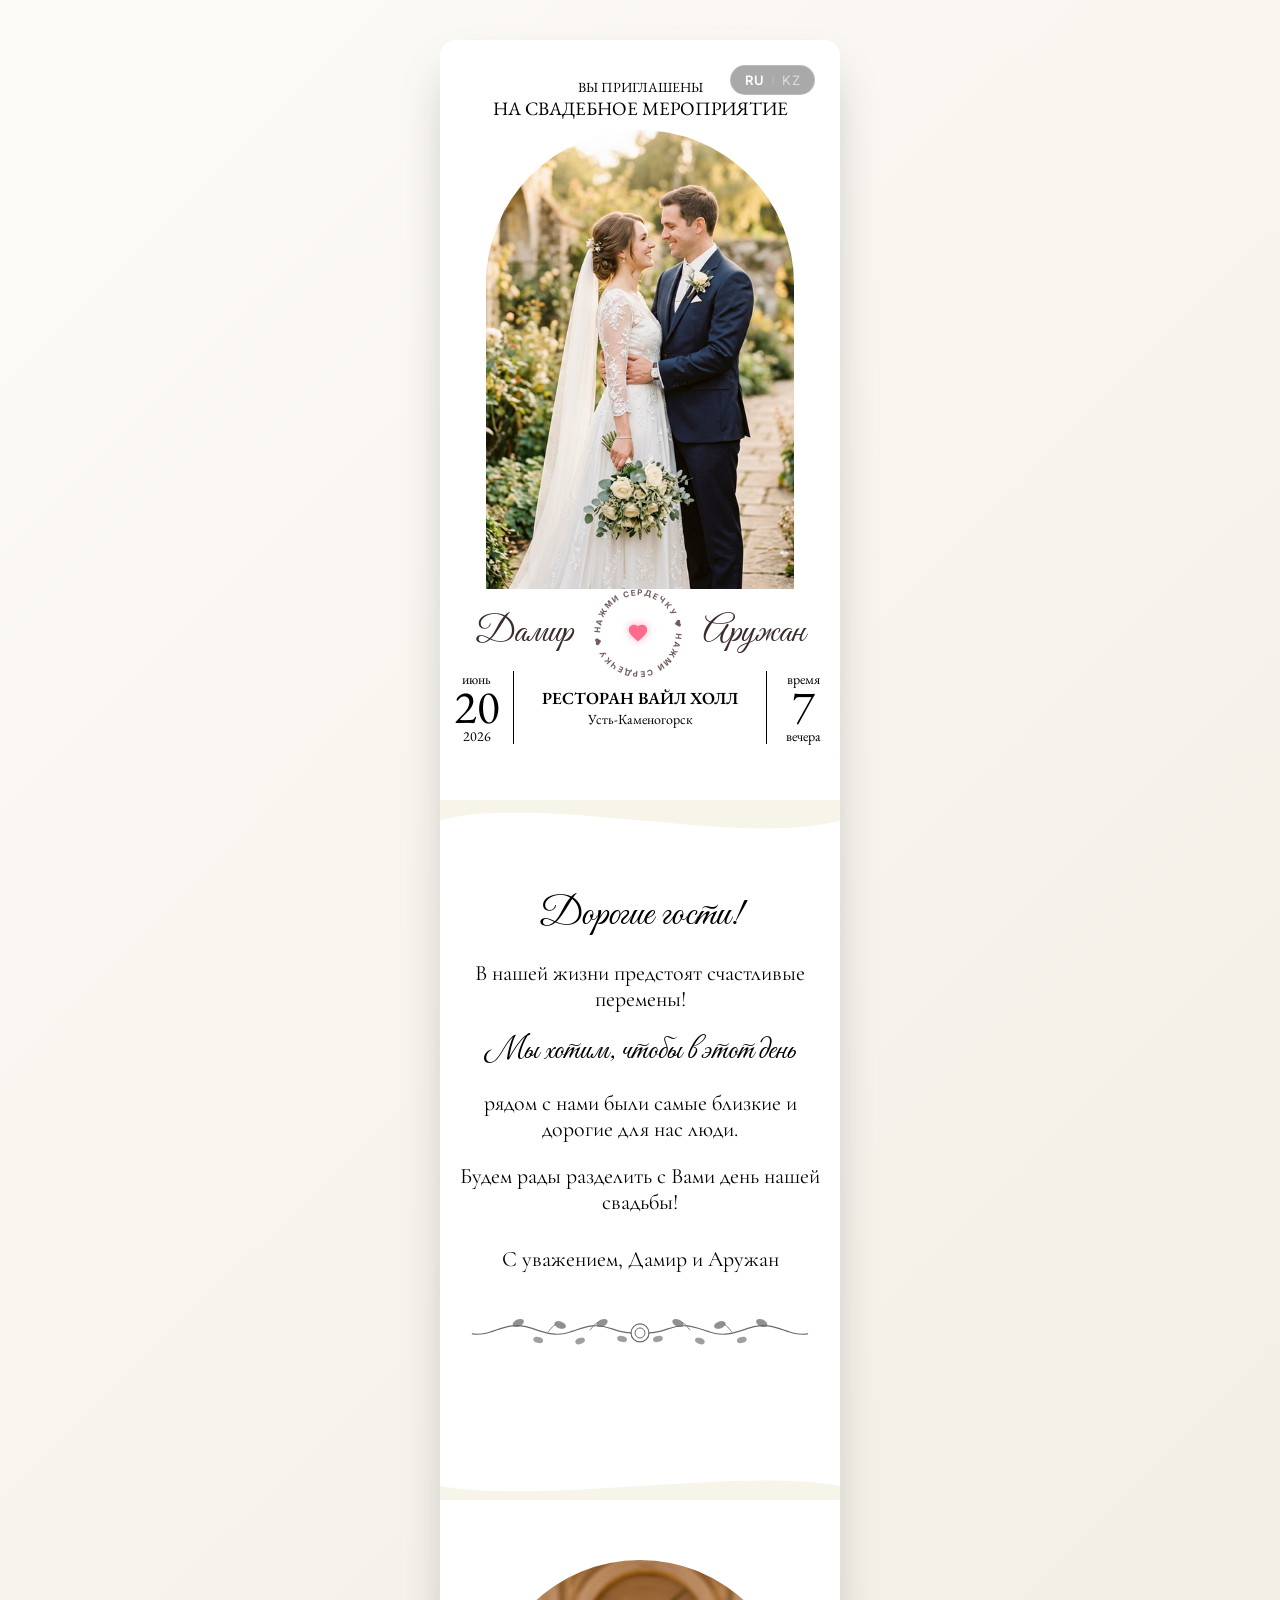
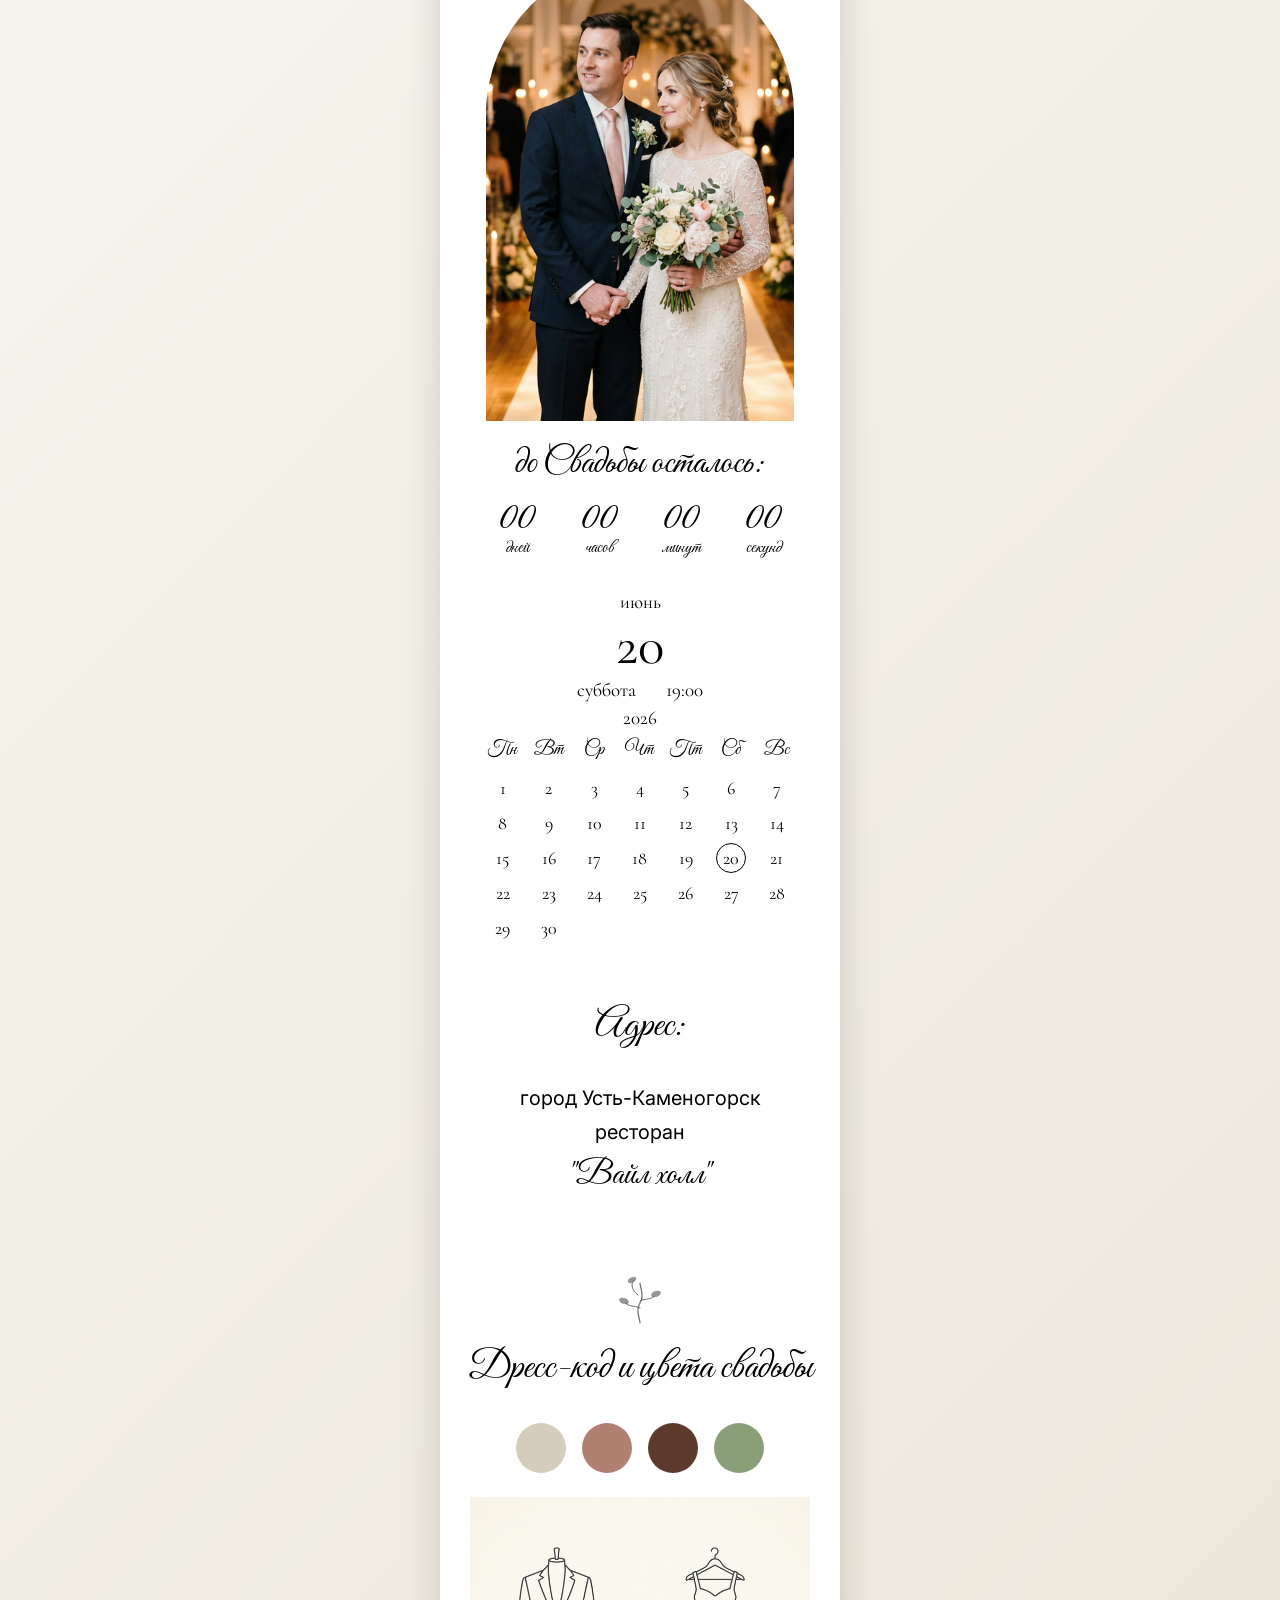
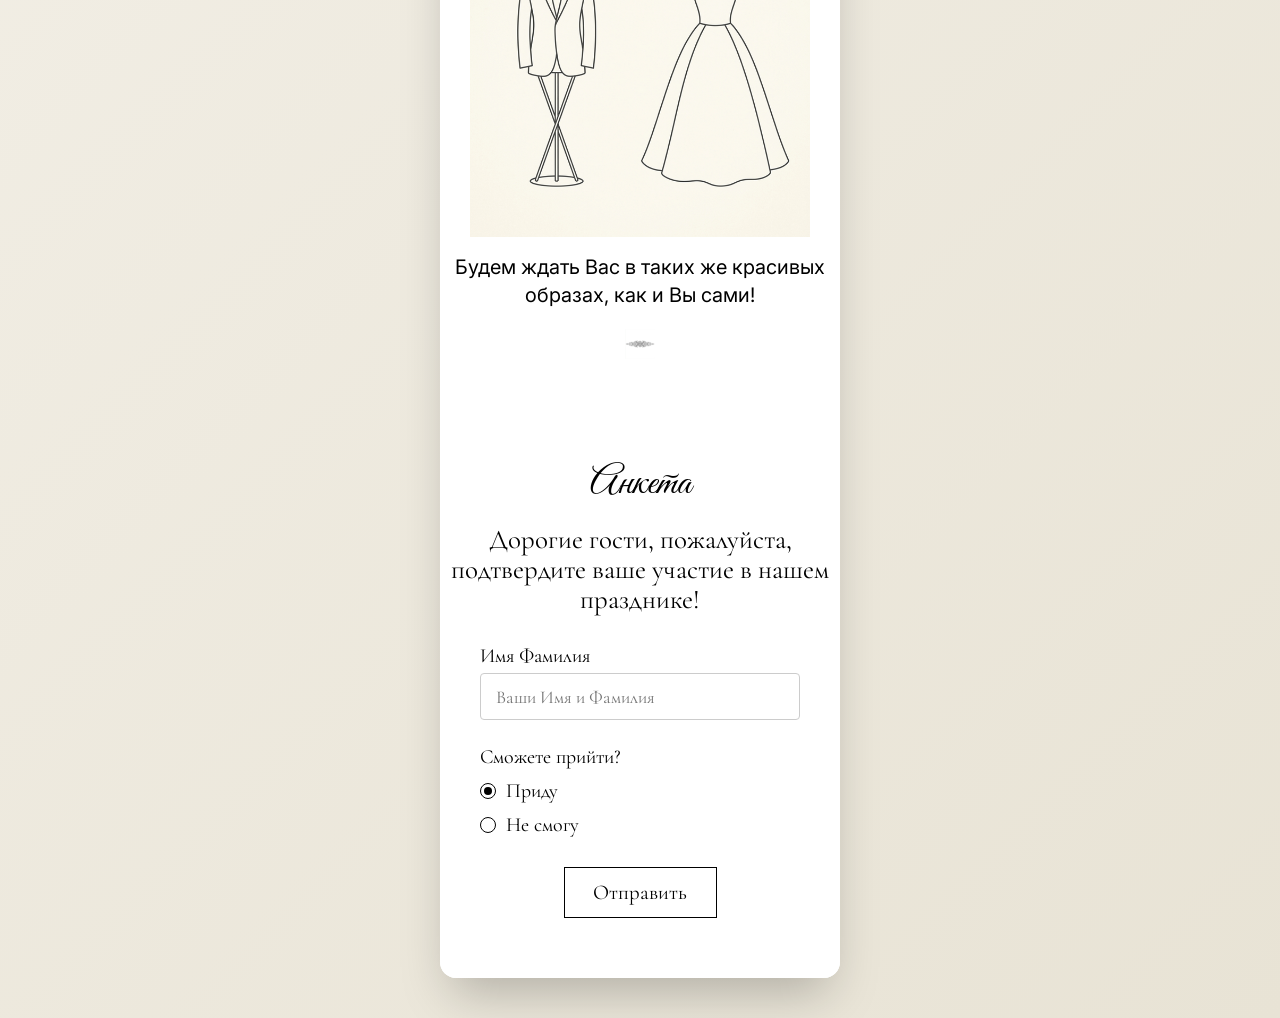
==== index.html @ 2ef1f894 "Add files via upload" ====
<!DOCTYPE html>
<html lang="ru">

<head>
    <meta charset="UTF-8">
    <meta name="viewport" content="width=400, user-scalable=no">
    <title>Приглашение на свадьбу</title>
    <!-- Подключаем шрифты -->
    <link rel="preconnect" href="https://fonts.googleapis.com">
    <link rel="preconnect" href="https://fonts.gstatic.com" crossorigin>
    <link
        href="https://fonts.googleapis.com/css2?family=Cormorant+Garamond:ital,wght@0,300;0,400;0,500;0,600;0,700;1,400&family=EB+Garamond:ital,wght@0,400..800;1,400..800&family=Great+Vibes&family=Inter:ital,opsz,wght@0,14..32,100..900;1,14..32,100..900&display=swap"
        rel="stylesheet">
    <link rel="stylesheet" href="styles.css">
</head>

<body>
    <div class="desktop-wrapper">
        <div class="mobile-canvas">
            <!-- Основной контент -->
            <main class="main-content">

                <!-- Секция 1: Hero -->
                <section class="section-1-hero">
                    <!-- Переключатель языка -->
                    <div class="lang-switcher">
                        <a href="index.html" class="lang-btn active">RU</a>
                        <span class="lang-sep">|</span>
                        <a href="index-kz.html" class="lang-btn">KZ</a>
                    </div>

                    <div class="hero-top-text hero-entrance">
                        <p class="invite-title-top" id="invite-title-top"></p>
                        <p class="invite-title-bottom" id="invite-title-bottom"></p>
                    </div>

                    <img src="" alt="Главное фото" class="hero-main-img hero-entrance hero-entrance-delay-1"
                        id="hero-main-img">

                    <!-- Плеер сердце с крутящейся надписью -->
                    <div class="couple-names-row hero-entrance hero-entrance-delay-2">
                        <span class="couple-name-left" id="couple-name-left">&#1044;&#1072;&#1084;&#1080;&#1088;</span>

                        <!-- [центр] Сердце-плеер с крутящейся надписью -->
                        <div class="heart-player-wrap">
                            <!-- Крутящаяся надпись -->
                            <svg class="heart-ring-text" viewBox="0 0 110 110" width="110" height="110">
                                <defs>
                                    <path id="heart-ring-path" d="M55,55 m-38,0 a38,38 0 1,1 76,0 a38,38 0 1,1 -76,0">
                                    </path>
                                </defs>
                                <text font-size="8" font-family="Inter,sans-serif" font-weight="700"
                                    letter-spacing="1.5">
                                    <textPath href="#heart-ring-path" startOffset="0">
                                        НАЖМИ СЕРДЕЧКУ ♥ НАЖМИ СЕРДЕЧКУ ♥ НАЖМИ СЕРДЕЧКУ ♥
                                    </textPath>
                                </text>
                            </svg>
                            <!-- Кнопка -->
                            <button id="music-btn" class="heart-play-btn" aria-label="Воспроизвести музыку">
                                <svg class="icon-heart" viewBox="0 0 24 24" fill="currentColor">
                                    <path
                                        d="M12 21.35l-1.45-1.32C5.4 15.36 2 12.28 2 8.5 2 5.42 4.42 3 7.5 3c1.74 0 3.41.81 4.5 2.09C13.09 3.81 14.76 3 16.5 3 19.58 3 22 5.42 22 8.5c0 3.78-3.4 6.86-8.55 11.54L12 21.35z" />
                                </svg>
                                <svg class="icon-music" viewBox="0 0 24 24" fill="currentColor" style="display:none">
                                    <path
                                        d="M12 3v10.55c-.59-.34-1.27-.55-2-.55-2.21 0-4 1.79-4 4s1.79 4 4 4 4-1.79 4-4V7h4V3h-6z" />
                                </svg>
                            </button>
                            <audio id="bg-music" loop>
                                <source src="ZHugunusovMiras.mp3" type="audio/mpeg">
                            </audio>
                        </div>

                        <span class="couple-name-right"
                            id="couple-name-right">&#1040;&#1088;&#1091;&#1078;&#1072;&#1085;</span>
                    </div>

                    <div class="hero-info-row hero-entrance hero-entrance-delay-3">
                        <div class="info-col-left">
                            <span class="info-month" id="info-month"></span>
                            <span class="info-day" id="info-day"></span>
                            <span class="info-year" id="info-year"></span>
                        </div>
                        <div class="info-col-center">
                            <span class="venue-title" id="venue-title"></span>
                            <span class="venue-subtitle" id="venue-subtitle"></span>
                        </div>
                        <div class="info-col-right">
                            <span class="time-label-top" id="time-label-top"></span>
                            <span class="time-big" id="time-big"></span>
                            <span class="time-bottom" id="time-bottom"></span>
                        </div>
                    </div>
                </section>

                <!-- Секция 2: Обращение -->
                <section class="section-2-greeting">
                    <svg class="decor-wave-top" viewBox="0 0 400 41" fill="none" xmlns="http://www.w3.org/2000/svg"
                        preserveAspectRatio="none">
                        <path d="M0 20.5C100 -6.83333 300 47.8333 400 20.5V0H0V20.5Z" fill="#F7F4E9" />
                    </svg>

                    <div class="greeting-content stagger">
                        <h2 class="greeting-title" id="greeting-title"></h2>
                        <p class="greeting-text" id="greeting-text-1"></p>
                        <p class="greeting-text focus-script" id="greeting-text-2"></p>
                        <p class="greeting-text" id="greeting-text-3"></p>
                        <p class="greeting-text" id="greeting-text-4"></p>
                        <p class="greeting-signature" id="signature"></p>
                    </div>

                    <!-- Декоративный разделитель: лоза с листьями -->
                    <svg class="flourish-img" viewBox="0 0 360 42" fill="none" xmlns="http://www.w3.org/2000/svg">
                        <!-- Центральные кольца -->
                        <circle cx="180" cy="21" r="9" stroke="#6b6b6b" stroke-width="1.2" fill="none" />
                        <circle cx="180" cy="21" r="5" stroke="#6b6b6b" stroke-width="1" fill="none" />
                        <!-- Лоза влево от центра -->
                        <path
                            d="M171 21 C155 21 148 12 132 14 C116 16 108 24 92 22 C76 20 68 12 52 14 C36 16 28 24 12 22"
                            stroke="#6b6b6b" stroke-width="1.2" fill="none" stroke-linecap="round" />
                        <!-- Лоза вправо от центра -->
                        <path
                            d="M189 21 C205 21 212 12 228 14 C244 16 252 24 268 22 C284 20 292 12 308 14 C324 16 332 24 348 22"
                            stroke="#6b6b6b" stroke-width="1.2" fill="none" stroke-linecap="round" />
                        <!-- Листья левой стороны -->
                        <ellipse cx="142" cy="11" rx="6" ry="3.5" fill="#6b6b6b" transform="rotate(-25 142 11)"
                            opacity="0.75" />
                        <ellipse cx="100" cy="13" rx="6" ry="3.5" fill="#6b6b6b" transform="rotate(20 100 13)"
                            opacity="0.75" />
                        <ellipse cx="58" cy="11" rx="6" ry="3.5" fill="#6b6b6b" transform="rotate(-25 58 11)"
                            opacity="0.75" />
                        <ellipse cx="162" cy="27" rx="5" ry="3" fill="#6b6b6b" transform="rotate(15 162 27)"
                            opacity="0.65" />
                        <ellipse cx="120" cy="29" rx="5" ry="3" fill="#6b6b6b" transform="rotate(-20 120 29)"
                            opacity="0.65" />
                        <ellipse cx="78" cy="28" rx="5" ry="3" fill="#6b6b6b" transform="rotate(15 78 28)"
                            opacity="0.65" />
                        <!-- Листья правой стороны -->
                        <ellipse cx="218" cy="11" rx="6" ry="3.5" fill="#6b6b6b" transform="rotate(25 218 11)"
                            opacity="0.75" />
                        <ellipse cx="260" cy="13" rx="6" ry="3.5" fill="#6b6b6b" transform="rotate(-20 260 13)"
                            opacity="0.75" />
                        <ellipse cx="302" cy="11" rx="6" ry="3.5" fill="#6b6b6b" transform="rotate(25 302 11)"
                            opacity="0.75" />
                        <ellipse cx="198" cy="27" rx="5" ry="3" fill="#6b6b6b" transform="rotate(-15 198 27)"
                            opacity="0.65" />
                        <ellipse cx="240" cy="29" rx="5" ry="3" fill="#6b6b6b" transform="rotate(20 240 29)"
                            opacity="0.65" />
                        <ellipse cx="282" cy="28" rx="5" ry="3" fill="#6b6b6b" transform="rotate(-15 282 28)"
                            opacity="0.65" />
                        <!-- Маленькие усики -->
                        <path d="M130 18 Q134 12 138 10" stroke="#6b6b6b" stroke-width="0.8" fill="none"
                            stroke-linecap="round" />
                        <path d="M88 20 Q92 14 96 12" stroke="#6b6b6b" stroke-width="0.8" fill="none"
                            stroke-linecap="round" />
                        <path d="M230 18 Q226 12 222 10" stroke="#6b6b6b" stroke-width="0.8" fill="none"
                            stroke-linecap="round" />
                        <path d="M272 20 Q268 14 264 12" stroke="#6b6b6b" stroke-width="0.8" fill="none"
                            stroke-linecap="round" />
                    </svg>

                    <svg class="decor-wave-bottom" viewBox="0 0 400 28" fill="none" xmlns="http://www.w3.org/2000/svg"
                        preserveAspectRatio="none">
                        <path d="M0 14C100 32.6667 300 -4.66667 400 14V28H0V14Z" fill="#F7F4E9" />
                    </svg>
                </section>

                <!-- Секция 3: Фото + таймер + календарь -->
                <section class="section-3-countdown">
                    <img src="" alt="Второе фото" class="hero-second-img img-reveal" id="hero-secondary-img">

                    <h2 class="countdown-title reveal">до Свадьбы осталось:</h2>

                    <div class="countdown-timer">
                        <div class="timer-col">
                            <span class="timer-val" id="timer-days">00</span>
                            <span class="timer-label">дней</span>
                        </div>
                        <div class="timer-col">
                            <span class="timer-val" id="timer-hours">00</span>
                            <span class="timer-label">часов</span>
                        </div>
                        <div class="timer-col">
                            <span class="timer-val" id="timer-minutes">00</span>
                            <span class="timer-label">минут</span>
                        </div>
                        <div class="timer-col">
                            <span class="timer-val" id="timer-seconds">00</span>
                            <span class="timer-label">секунд</span>
                        </div>
                    </div>

                    <div class="event-date-block">
                        <div class="event-month" id="event-month-cal"></div>
                        <div class="event-day-big" id="event-day-cal"></div>
                        <div class="event-date-row">
                            <span class="event-weekday" id="event-weekday-cal"></span>
                            <span class="event-time" id="event-time-cal"></span>
                        </div>
                        <div class="event-year" id="event-year-cal"></div>
                    </div>

                    <div class="calendar-wrapper">
                        <div class="calendar-header">
                            <div>Пн</div>
                            <div>Вт</div>
                            <div>Ср</div>
                            <div>Чт</div>
                            <div>Пт</div>
                            <div>Сб</div>
                            <div>Вс</div>
                        </div>
                        <div class="calendar-grid" id="calendar-grid">
                            <!-- JS will generate calendar -->
                        </div>
                    </div>

                    <svg class="decor-wave-bottom-cal" viewBox="0 0 400 54" fill="none"
                        xmlns="http://www.w3.org/2000/svg" preserveAspectRatio="none">
                        <path d="M0 27C100 63 300 -9 400 27V54H0V27Z" fill="#FFFFFF" />
                    </svg>
                </section>

                <!-- Секция 4: Адрес -->
                <section class="section-4-address reveal">
                    <h2 class="address-title" id="address-title"></h2>
                    <p class="address-text" id="city-line"></p>
                    <p class="address-text" id="venue-type-line"></p>
                    <p class="address-venue" id="venue-line"></p>

                    <div class="map-links">
                        <img src="" alt="Стрелка" class="map-arrow" id="map-arrow-img">
                        <img src="" alt="Карта" class="map-icon" id="map-icon-img">
                    </div>
                </section>

                <!-- Секция 5: Дресс-код -->
                <section class="section-5-dresscode">
                    <svg class="decor-wave-top" viewBox="0 0 400 31" fill="none" xmlns="http://www.w3.org/2000/svg"
                        preserveAspectRatio="none">
                        <path d="M0 15.5C100 -5.16667 300 36.1667 400 15.5V0H0V15.5Z" fill="#FFFFFF" />
                    </svg>

                    <!-- Маленький декоративный завиток (SVG) -->
                    <svg class="small-vine-img" viewBox="0 0 80 60" fill="none" xmlns="http://www.w3.org/2000/svg">
                        <path d="M40 50 C40 45 35 38 40 30 C45 22 40 15 40 10" stroke="#6b6b6b" stroke-width="1.2"
                            fill="none" stroke-linecap="round" />
                        <path d="M40 35 C34 32 28 34 26 30" stroke="#6b6b6b" stroke-width="1" fill="none"
                            stroke-linecap="round" />
                        <path d="M40 28 C46 25 52 27 54 23" stroke="#6b6b6b" stroke-width="1" fill="none"
                            stroke-linecap="round" />
                        <ellipse cx="24" cy="28" rx="5" ry="3" fill="#6b6b6b" transform="rotate(20 24 28)"
                            opacity="0.7" />
                        <ellipse cx="56" cy="21" rx="5" ry="3" fill="#6b6b6b" transform="rotate(-20 56 21)"
                            opacity="0.7" />
                        <path d="M38 22 C32 18 30 10 34 7" stroke="#6b6b6b" stroke-width="1" fill="none"
                            stroke-linecap="round" />
                        <ellipse cx="32" cy="7" rx="4.5" ry="2.5" fill="#6b6b6b" transform="rotate(-30 32 7)"
                            opacity="0.7" />
                    </svg>

                    <h2 class="dresscode-title" id="dresscode-title"></h2>

                    <!-- Палитра цветов свадьбы -->
                    <div class="color-palette">
                        <div class="color-swatch" style="background:#D6CCBC;"></div>
                        <div class="color-swatch" style="background:#B08070;"></div>
                        <div class="color-swatch" style="background:#5E3A2C;"></div>
                        <div class="color-swatch" style="background:#8A9E7A;"></div>
                    </div>

                    <!-- Иллюстрация: минималистичный эскиз костюм + платье -->
                    <img src="dresscode_minimal_sketch_1772979155107.png" alt="Дресс-код"
                        class="dresscode-main-img img-reveal" id="dresscode-img">

                    <p class="dresscode-text" id="dresscode-text"></p>

                    <img src="assets/flourish-2.png" alt="Декор" class="flourish-img-2" id="flourish-2-img">

                    <svg class="decor-wave-bottom" viewBox="0 0 400 36" fill="none" xmlns="http://www.w3.org/2000/svg"
                        preserveAspectRatio="none">
                        <path d="M0 18C100 42 300 -6 400 18V36H0V18Z" fill="#FFFFFF" />
                    </svg>
                </section>

                <!-- Секция 6: Анкета -->
                <section class="section-6-rsvp reveal">
                    <h2 class="form-title" id="form-title"></h2>
                    <p class="form-subtitle" id="form-subtitle"></p>

                    <form class="rsvp-form" id="rsvp-form">
                        <label class="form-label">Имя Фамилия</label>
                        <input type="text" class="form-input" placeholder="Ваши Имя и Фамилия" required>

                        <label class="form-label mt-radio">Сможете прийти?</label>
                        <div class="radio-group">
                            <label class="radio-label">
                                <input type="radio" name="attendance" value="yes" checked>
                                <span class="custom-radio"></span>
                                Приду
                            </label>
                            <label class="radio-label">
                                <input type="radio" name="attendance" value="no">
                                <span class="custom-radio"></span>
                                Не смогу
                            </label>
                        </div>

                        <!-- Скрытые поля для Google Sheets -->
                        <div style="display: none;">
                            <textarea name="wishes" placeholder="Ваше пожелание"></textarea>
                            <select name="persons_count">
                                <option value="1">1</option>
                                <option value="2">2</option>
                            </select>
                        </div>

                        <button type="submit" class="submit-btn" id="submit-btn">Отправить</button>
                    </form>
                </section>

            </main>
        </div>
    </div>
    <script src="script.js"></script>
</body>

</html>
---- styles.css ----
/* ============================
   ШРИФТЫ
   ============================ */

@font-face {
    font-family: 'KZ Rosa Marena';
    src: url('../Қыз ұзату 1/kz_rosa.ttf') format('truetype');
    font-weight: normal;
    font-style: normal;
}

@font-face {
    font-family: 'AsylbekM02Shelley';
    src: url('../Қыз ұзату 1/asylbek.ttf') format('truetype');
    font-weight: normal;
    font-style: normal;
}

/* ============================
   ПЕРЕМЕННЫЕ
   ============================ */
:root {
    --canvas-width: 400px;
    --bg-main: #FFFFFF;
    --bg-white: #FFFFFF;
    --text-black: #000000;
    --accent-green: #4CA053;

    --font-great-vibes: 'Great Vibes', cursive;
    --font-eb-garamond: 'EB Garamond', serif;
    --font-cormorant: 'Cormorant Garamond', serif;
    --font-gilroy: 'Gilroy', 'Inter', sans-serif;
    --font-kz-rosa: 'KZ Rosa Marena', 'Great Vibes', cursive;
    --font-asylbek: 'AsylbekM02Shelley', 'Great Vibes', cursive;
    --font-inter: 'Inter', sans-serif;
}

* {
    margin: 0;
    padding: 0;
    box-sizing: border-box;
}

body {
    background-color: #F7F4E9;
    background: linear-gradient(135deg, #fdfbf7 0%, #e8e3d5 100%);
    font-family: var(--font-cormorant);
    color: var(--text-black);
    overflow-x: hidden;
}

.desktop-wrapper {
    width: 100%;
    min-height: 100vh;
    display: flex;
    justify-content: center;
}

.mobile-canvas {
    width: var(--canvas-width);
    background-color: var(--bg-white);
    position: relative;
    min-height: 100vh;
    overflow: hidden;
}

@media (min-width: 401px) {
    .desktop-wrapper {
        padding: 40px 0;
    }

    .mobile-canvas {
        box-shadow: 0 25px 50px -12px rgba(0, 0, 0, 0.25);
        border-radius: 16px;
        min-height: calc(100vh - 80px);
    }
}

/* Placeholder background only for actual img elements, not SVGs */
img {
    background-color: #e8e3d5;
    display: block;
}

svg {
    display: block;
    background: transparent;
}

/* --- Section 1: Hero --- */
.section-1-hero {
    width: 400px;
    height: 760px;
    background-color: var(--bg-main);
    padding-top: 40px;
    padding-bottom: 40px;
    position: relative;
}

/* Language Switcher */
.lang-switcher {
    position: absolute;
    top: 25px;
    right: 25px;
    display: flex;
    align-items: center;
    gap: 8px;
    background: rgba(40, 40, 40, 0.4);
    backdrop-filter: blur(8px);
    -webkit-backdrop-filter: blur(8px);
    padding: 6px 14px;
    border-radius: 20px;
    border: 1px solid rgba(255, 255, 255, 0.2);
    z-index: 10;
}

.lang-btn {
    font-family: var(--font-inter);
    font-size: 13px;
    font-weight: 400;
    color: rgba(255, 255, 255, 0.6);
    text-decoration: none;
    letter-spacing: 0.5px;
    transition: color 0.3s ease, font-weight 0.3s ease;
}

.lang-btn.active {
    color: #ffffff;
    font-weight: 600;
}

.lang-btn:hover {
    color: #ffffff;
}

.lang-sep {
    color: rgba(255, 255, 255, 0.4);
    font-size: 12px;
    user-select: none;
}

/* --- Couple Names Row with Heart Player --- */
.couple-names-row {
    position: absolute;
    bottom: 112px;
    width: 100%;
    display: flex;
    align-items: center;
    justify-content: center;
    gap: 10px;
    z-index: 5;
}

.couple-name-left,
.couple-name-right {
    font-family: var(--font-kz-rosa);
    font-size: 37px;
    font-weight: 400;
    color: #3a2a2a;
    text-shadow: 1px 1px 4px rgba(255, 255, 255, 0.8);
    line-height: 1;
}

.heart-play-btn {
    width: 46px;
    height: 46px;
    border-radius: 50%;
    background: rgba(255, 255, 255, 0.18);
    backdrop-filter: blur(8px);
    -webkit-backdrop-filter: blur(8px);
    border: 1.5px solid rgba(255, 255, 255, 0.35);
    cursor: pointer;
    display: flex;
    align-items: center;
    justify-content: center;
    transition: transform 0.2s, background 0.2s;
    flex-shrink: 0;
}

.heart-play-btn:hover {
    transform: scale(1.12);
    background: rgba(255, 255, 255, 0.28);
}

.heart-play-btn svg {
    width: 22px;
    height: 22px;
}

.heart-play-btn .icon-heart {
    color: #ff6b8a;
    filter: drop-shadow(0 0 4px rgba(255, 107, 138, 0.6));
}

.heart-play-btn .icon-music {
    color: #ffffff;
}

.heart-play-btn.playing .icon-heart {
    animation: heartbeat 1.2s ease-in-out infinite;
}

@keyframes heartbeat {

    0%,
    100% {
        transform: scale(1);
    }

    30% {
        transform: scale(1.3);
    }

    60% {
        transform: scale(0.95);
    }

    80% {
        transform: scale(1.18);
    }
}

/* Heart player wrapper — positions ring + button together */
.heart-player-wrap {
    position: relative;
    width: 110px;
    height: 110px;
    display: flex;
    align-items: center;
    justify-content: center;
    flex-shrink: 0;
}

/* Spinning SVG text ring around heart */
.heart-ring-text {
    position: absolute;
    top: 0;
    left: 0;
    width: 110px;
    height: 110px;
    animation: ring-spin 8s linear infinite;
    pointer-events: none;
}

.heart-ring-text text {
    fill: rgba(80, 50, 50, 0.8);
}

@keyframes ring-spin {
    from {
        transform: rotate(0deg);
    }

    to {
        transform: rotate(360deg);
    }
}

/* Heart btn sits on top centered */
.heart-player-wrap .heart-play-btn {
    position: absolute;
    top: 50%;
    left: 50%;
    transform: translate(-50%, -50%);
    z-index: 2;
}

.hero-top-text {
    position: absolute;
    top: 40px;
    text-align: center;
    width: 100%;
}

.invite-title-top {
    font-family: var(--font-eb-garamond);
    font-size: 14px;
    line-height: 1;
    margin-bottom: 5px;
}

.invite-title-bottom {
    font-family: var(--font-eb-garamond);
    font-size: 19px;
    line-height: 1;
}

.hero-main-img {
    position: absolute;
    /* y approximately 178.53px, relative to section was 128.53px.
       Since we removed the 50px header and placed this section at the top,
       we should probably stick closer to the original visual y of 178.53px
       or just push it down by 50px to restore the spacing. */
    top: 90px;
    left: 46.17px;
    width: 307.63px;
    height: 458.63px;
    object-fit: cover;
    border-top-left-radius: 153.815px;
    border-top-right-radius: 153.815px;
}

.couple-names {
    position: absolute;
    /* y approximately 616.16px, rel: 616.16 - 50 = 566.16px. Restore +50px. */
    top: 580px;
    font-family: var(--font-kz-rosa);
    font-size: 37px;
    font-weight: 400;
    text-align: center;
    width: 100%;
}

.hero-info-row {
    position: absolute;
    /* y approx 658.16px, rel: 658.16 - 50 = 608.16px. Restore +50px. */
    top: 630px;
    width: 400px;
    height: 75px;
    display: flex;
    align-items: center;
    justify-content: center;
}

.info-col-left,
.info-col-right {
    width: 73.41px;
    height: 75px;
    display: flex;
    flex-direction: column;
    align-items: center;
    justify-content: center;
    line-height: 1;
}

.info-col-right {
    width: 73.39px;
}

.info-col-left span,
.info-col-right span {
    font-family: var(--font-eb-garamond);
    font-size: 14px;
}

.info-col-left .info-day,
.info-col-right .time-big {
    font-size: 47px;
    line-height: 0.9;
}

.info-col-center {
    width: 253.2px;
    height: 73px;
    padding: 10px;
    border-left: 1px solid var(--text-black);
    border-right: 1px solid var(--text-black);
    display: flex;
    flex-direction: column;
    justify-content: center;
    align-items: center;
    gap: 5px;
}

.venue-title {
    font-family: var(--font-eb-garamond);
    font-size: 17px;
    text-transform: uppercase;
    font-weight: 600;
    text-align: center;
    line-height: 1;
}

.venue-subtitle {
    font-family: var(--font-eb-garamond);
    font-size: 14px;
    text-align: center;
    line-height: 1;
}

/* --- Section 2: Greeting --- */
.section-2-greeting {
    width: 400px;
    min-height: 700px;
    background-color: var(--bg-white);
    position: relative;
    padding: 60px 10px 50px;
    display: flex;
    flex-direction: column;
    align-items: center;
}

.decor-wave-top {
    position: absolute;
    top: 0;
    left: 0;
    width: 400px;
    height: 41px;
    display: block;
}

.decor-wave-bottom {
    position: absolute;
    bottom: 0;
    left: 0;
    width: 400px;
    height: 28px;
    display: block;
}

.greeting-content {
    width: 380px;
    padding: 10px;
    display: flex;
    flex-direction: column;
    align-items: center;
    gap: 20px;
    margin-top: 20px;
}

.greeting-title {
    font-family: var(--font-asylbek);
    font-size: 40px;
    font-weight: 400;
    text-align: center;
}

.greeting-text {
    font-family: var(--font-cormorant);
    font-size: 22px;
    line-height: 1.2;
    text-align: center;
}

.focus-script {
    font-family: var(--font-kz-rosa);
    font-size: 31px;
}

.greeting-signature {
    font-family: var(--font-cormorant);
    font-size: 22px;
    text-align: center;
    margin-top: 10px;
}

.flourish-img {
    width: 360px;
    height: 41.92px;
    object-fit: contain;
    background: transparent;
    margin: 30px auto 20px;
}

/* --- Section 3: Countdown --- */
.section-3-countdown {
    width: 400px;
    height: 1074.42px;
    background-color: var(--bg-main);
    position: relative;
}

.hero-second-img {
    position: absolute;
    /* y = 1661.69. section 3 starts at 758.69 + 843 = 1601.69.
       1661.69 - 1601.69 = 60 */
    top: 60px;
    left: 46.17px;
    width: 307.63px;
    height: 461.02px;
    object-fit: cover;
    border-top-left-radius: 153.815px;
    border-top-right-radius: 153.815px;
}

.countdown-title {
    position: absolute;
    /* y = 2142.7. 2142.7 - 1601.69 = 541.01 */
    top: 541.01px;
    width: 100%;
    text-align: center;
    font-family: var(--font-kz-rosa);
    font-size: 37px;
    font-weight: 400;
}

.countdown-timer {
    position: absolute;
    /* absolute y ~2200, relative ~600 */
    top: 600px;
    width: 400px;
    display: flex;
    justify-content: center;
    gap: 10px;
}

.timer-col {
    width: 72px;
    display: flex;
    flex-direction: column;
    align-items: center;
}

.timer-val {
    font-family: var(--font-kz-rosa);
    font-size: 39px;
    line-height: 1;
}

.timer-label {
    font-family: var(--font-kz-rosa);
    font-size: 18px;
    line-height: 1;
}

.event-date-block {
    position: absolute;
    top: 690px;
    width: 100%;
    display: flex;
    flex-direction: column;
    align-items: center;
}

.event-month {
    font-family: var(--font-cormorant);
    font-size: 19px;
}

.event-day-big {
    font-family: var(--font-cormorant);
    font-size: 55px;
    line-height: 1;
    margin: 5px 0;
}

.event-date-row {
    display: flex;
    gap: 30px;
    margin-bottom: 5px;
}

.event-weekday,
.event-time,
.event-year {
    font-family: var(--font-cormorant);
    font-size: 19px;
}

.calendar-wrapper {
    position: absolute;
    top: 830px;
    left: 40px;
    /* 400 - 320(7*45.7) ~ 40 */
    width: 320px;
}

.calendar-header {
    display: grid;
    grid-template-columns: repeat(7, 45.7px);
    text-align: center;
    font-family: var(--font-kz-rosa);
    font-size: 19px;
    height: 40.5px;
    align-items: center;
}

.calendar-grid {
    display: grid;
    grid-template-columns: repeat(7, 45.7px);
    text-align: center;
    font-family: var(--font-cormorant);
    font-size: 18px;
}

.calendar-grid div {
    height: 35px;
    display: flex;
    justify-content: center;
    align-items: center;
}

.calendar-grid .highlight-day {
    background-color: transparent;
    border: 1px solid var(--text-black);
    /* очень деликатно */
    border-radius: 50%;
    width: 30px;
    height: 30px;
    margin: 2.5px auto;
    display: flex;
    justify-content: center;
    align-items: center;
}

.decor-wave-bottom-cal {
    position: absolute;
    bottom: 0;
    left: 0;
    width: 400px;
    height: 54px;
    display: block;
}

/* --- Section 4: Address --- */
.section-4-address {
    width: 400px;
    height: 274.5px;
    background-color: var(--bg-white);
    padding: 0 10px;
    display: flex;
    flex-direction: column;
    align-items: center;
    justify-content: center;
    gap: 10px;
}

.address-title {
    font-family: var(--font-kz-rosa);
    font-size: 40px;
    font-weight: 400;
    margin-bottom: 25px;
}

.address-text {
    font-family: var(--font-gilroy);
    font-size: 20px;
    line-height: 1.2;
}

.address-venue {
    font-family: var(--font-kz-rosa);
    font-size: 34px;
}

.map-links {
    display: flex;
    align-items: center;
    gap: 15px;
    margin-top: 15px;
}

.map-arrow {
    width: 40px;
    height: 15px;
    object-fit: contain;
    background: transparent;
}

.map-icon {
    width: 25px;
    height: 25px;
    object-fit: contain;
    background: transparent;
}

/* --- Section 5: Dress Code --- */
.section-5-dresscode {
    width: 400px;
    background-color: var(--bg-main);
    padding: 0 10px 50px;
    position: relative;
    display: flex;
    flex-direction: column;
    align-items: center;
    overflow: hidden;
}

/* Small vine flourish between address and dresscode title */
.small-vine-img {
    display: block;
    width: 80px;
    height: auto;
    margin: 24px auto 10px;
    object-fit: contain;
    background: transparent;
}

.dresscode-title {
    font-family: var(--font-kz-rosa);
    font-size: 40px;
    font-weight: 400;
    text-align: center;
    margin-bottom: 30px;
}

/* Color swatches row */
.color-palette {
    display: flex;
    justify-content: center;
    gap: 16px;
    margin-bottom: 24px;
}

.color-swatch {
    width: 50px;
    height: 50px;
    border-radius: 50%;
    flex-shrink: 0;
}

/* Main dress code illustration (wide) */
.dresscode-main-img {
    display: block;
    width: 340px;
    height: auto;
    object-fit: contain;
    background: transparent;
    margin: 0 auto 16px;
}

.dresscode-text {
    width: 380px;
    text-align: center;
    font-family: var(--font-gilroy);
    font-size: 20px;
    line-height: 1.4;
    margin-bottom: 20px;
}

.flourish-img-2 {
    display: block;
    width: 262.19px;
    height: 30.53px;
    margin: 0 auto 10px;
    object-fit: contain;
    background: transparent;
}

/* --- Section 6: RSVP Form --- */
.section-6-rsvp {
    width: 400px;
    background-color: var(--bg-white);
    padding: 40px 10px 60px;
    display: flex;
    flex-direction: column;
    align-items: center;
}

.form-title {
    font-family: var(--font-kz-rosa);
    font-size: 40px;
    font-weight: 400;
    text-align: center;
    width: 100%;
    margin-bottom: 16px;
}

.form-subtitle {
    width: 380px;
    text-align: center;
    font-family: var(--font-cormorant);
    font-size: 27px;
    line-height: 1.1;
    margin-bottom: 30px;
}

.rsvp-form {
    width: 400px;
}

.form-label {
    display: block;
    font-family: var(--font-cormorant);
    font-size: 20px;
    margin-left: 40px;
    margin-bottom: 5px;
}

.form-input {
    width: 320px;
    height: 47px;
    margin-left: 40px;
    font-family: var(--font-cormorant);
    font-size: 18px;
    padding: 0 15px;
    border: 1px solid #ccc;
    background: transparent;
    border-radius: 4px;
    /* Slight polish */
}

.mt-radio {
    /* 4112.88 - 4055.88(y of input) = 57 */
    margin-top: 25px;
}

.radio-group {
    margin-left: 40px;
    display: flex;
    flex-direction: column;
    gap: 10px;
    margin-top: 10px;
}

.radio-label {
    font-family: var(--font-cormorant);
    font-size: 20px;
    display: flex;
    align-items: center;
    cursor: pointer;
}

.radio-label input {
    display: none;
}

.custom-radio {
    width: 16px;
    height: 16px;
    border: 1px solid var(--text-black);
    border-radius: 50%;
    margin-right: 10px;
    position: relative;
    display: inline-block;
}

.radio-label input:checked+.custom-radio::after {
    content: '';
    position: absolute;
    top: 3px;
    left: 3px;
    width: 8px;
    height: 8px;
    background: var(--text-black);
    border-radius: 50%;
}

.submit-btn {
    display: block;
    margin: 30px auto 0;
    width: 153px;
    height: 51px;
    background-color: var(--bg-white);
    border: 1px solid var(--text-black);
    font-family: var(--font-cormorant);
    font-size: 21px;
    cursor: pointer;
    transition: background-color 0.3s, color 0.3s;
}

.submit-btn:hover {
    background-color: var(--bg-main);
}

/* ===================== */
/* SCROLL REVEAL ANIMATIONS */
/* ===================== */

/* Initial hidden state */
.reveal {
    opacity: 0;
    transform: translateY(40px);
    transition: opacity 0.8s ease, transform 0.8s ease;
}

.reveal.visible {
    opacity: 1;
    transform: translateY(0);
}

/* Fade in from left */
.reveal-left {
    opacity: 0;
    transform: translateX(-40px);
    transition: opacity 0.8s ease, transform 0.8s ease;
}

.reveal-left.visible {
    opacity: 1;
    transform: translateX(0);
}

/* Fade in from right */
.reveal-right {
    opacity: 0;
    transform: translateX(40px);
    transition: opacity 0.8s ease, transform 0.8s ease;
}

.reveal-right.visible {
    opacity: 1;
    transform: translateX(0);
}

/* Scale in gently */
.reveal-scale {
    opacity: 0;
    transform: scale(0.85);
    transition: opacity 0.8s ease, transform 0.8s ease;
}

.reveal-scale.visible {
    opacity: 1;
    transform: scale(1);
}

/* Stagger animation delays for children */
.stagger>*:nth-child(1) {
    transition-delay: 0s;
}

.stagger>*:nth-child(2) {
    transition-delay: 0.1s;
}

.stagger>*:nth-child(3) {
    transition-delay: 0.2s;
}

.stagger>*:nth-child(4) {
    transition-delay: 0.3s;
}

.stagger>*:nth-child(5) {
    transition-delay: 0.4s;
}

.stagger>*:nth-child(6) {
    transition-delay: 0.5s;
}

/* Hero section entrance */
.hero-entrance {
    opacity: 0;
    transform: translateY(30px);
    animation: heroFadeIn 1.2s ease forwards;
}

@keyframes heroFadeIn {
    to {
        opacity: 1;
        transform: translateY(0);
    }
}

.hero-entrance-delay-1 {
    animation-delay: 0.3s;
}

.hero-entrance-delay-2 {
    animation-delay: 0.6s;
}

.hero-entrance-delay-3 {
    animation-delay: 0.9s;
}

/* Smooth image reveal */
.img-reveal {
    opacity: 0;
    transform: scale(0.95);
    transition: opacity 1s ease, transform 1s ease;
}

.img-reveal.visible {
    opacity: 1;
    transform: scale(1);
}

/* Color swatch pop-in */
.color-palette .color-swatch {
    opacity: 0;
    transform: scale(0);
    transition: opacity 0.4s ease, transform 0.5s cubic-bezier(0.175, 0.885, 0.32, 1.275);
}

.color-palette.visible .color-swatch {
    opacity: 1;
    transform: scale(1);
}

.color-palette.visible .color-swatch:nth-child(1) {
    transition-delay: 0.1s;
}

.color-palette.visible .color-swatch:nth-child(2) {
    transition-delay: 0.2s;
}

.color-palette.visible .color-swatch:nth-child(3) {
    transition-delay: 0.3s;
}

.color-palette.visible .color-swatch:nth-child(4) {
    transition-delay: 0.4s;
}

/* Countdown number pulse */
.timer-col .timer-val {
    transition: transform 0.3s ease;
}

/* Calendar highlight gentle pulse */
.calendar-grid .highlight-day {
    animation: gentlePulse 2s ease-in-out infinite;
}

@keyframes gentlePulse {

    0%,
    100% {
        transform: scale(1);
    }

    50% {
        transform: scale(1.08);
    }
}
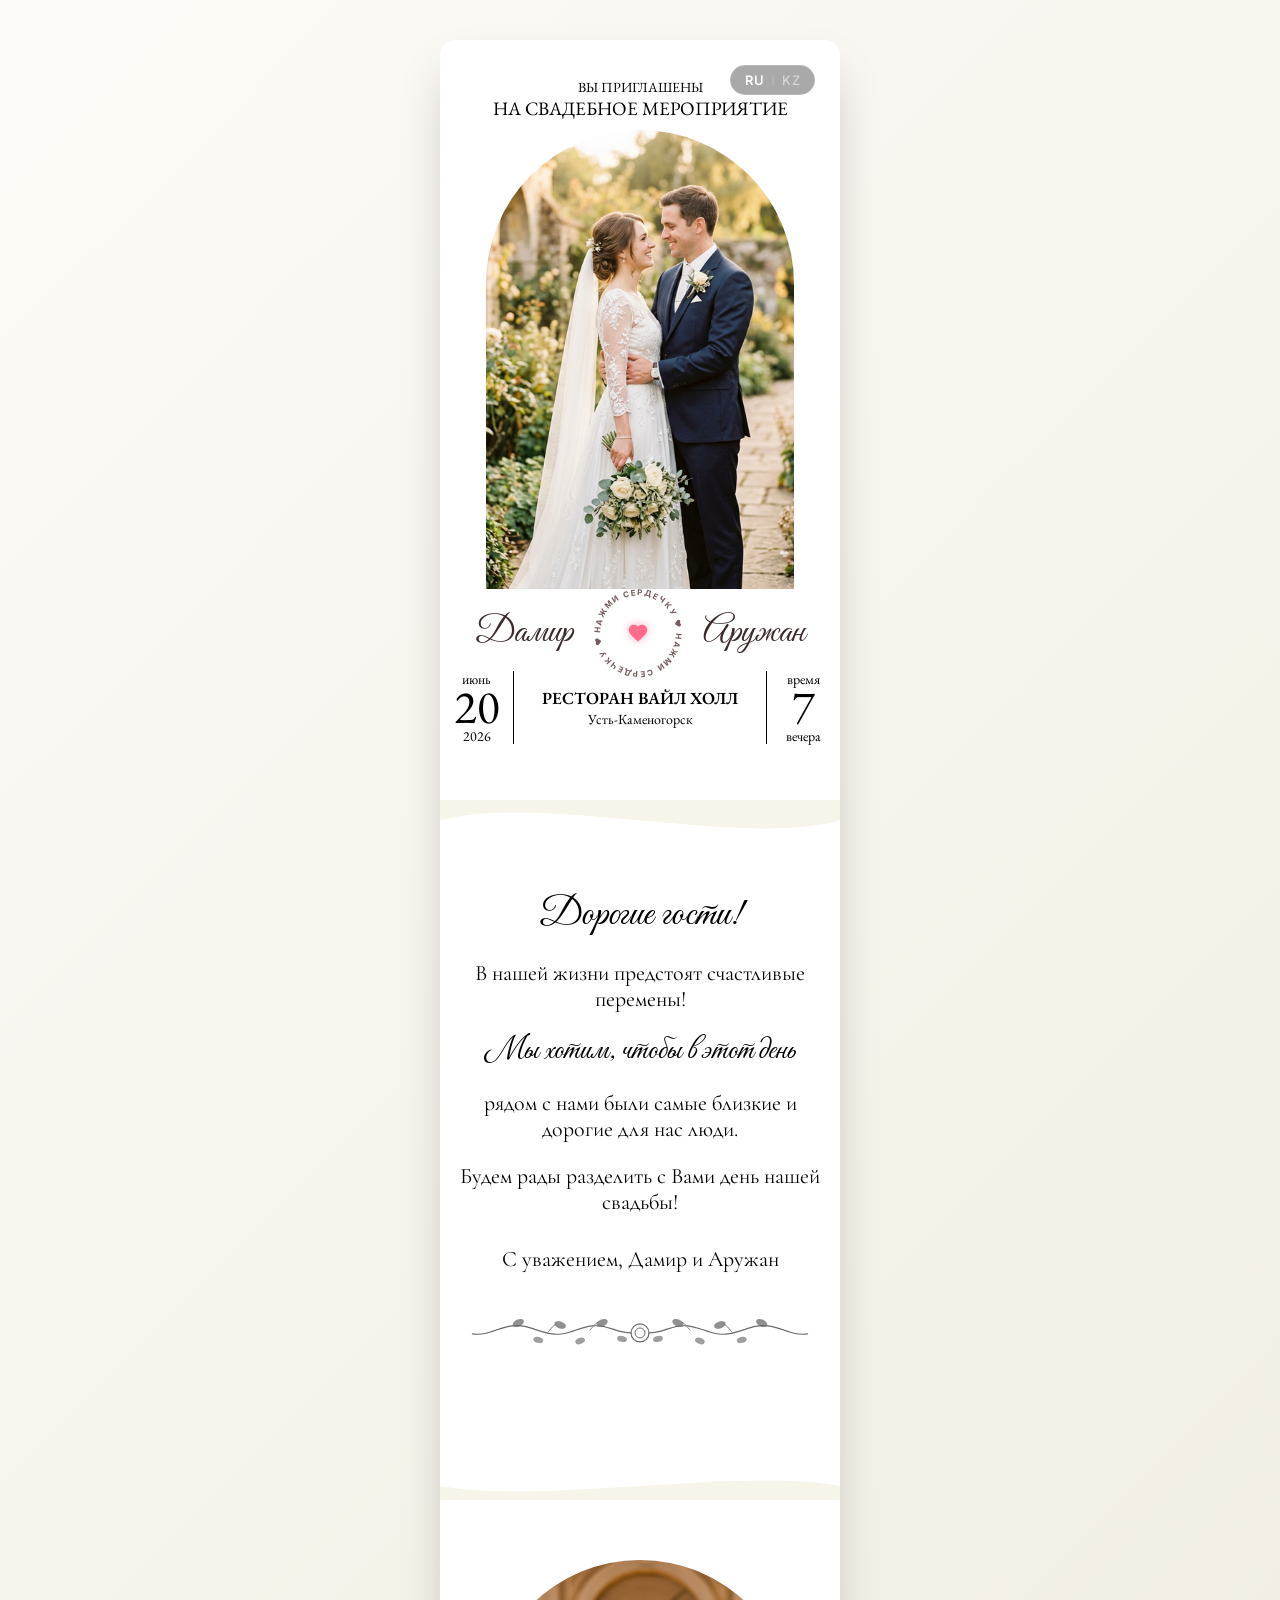
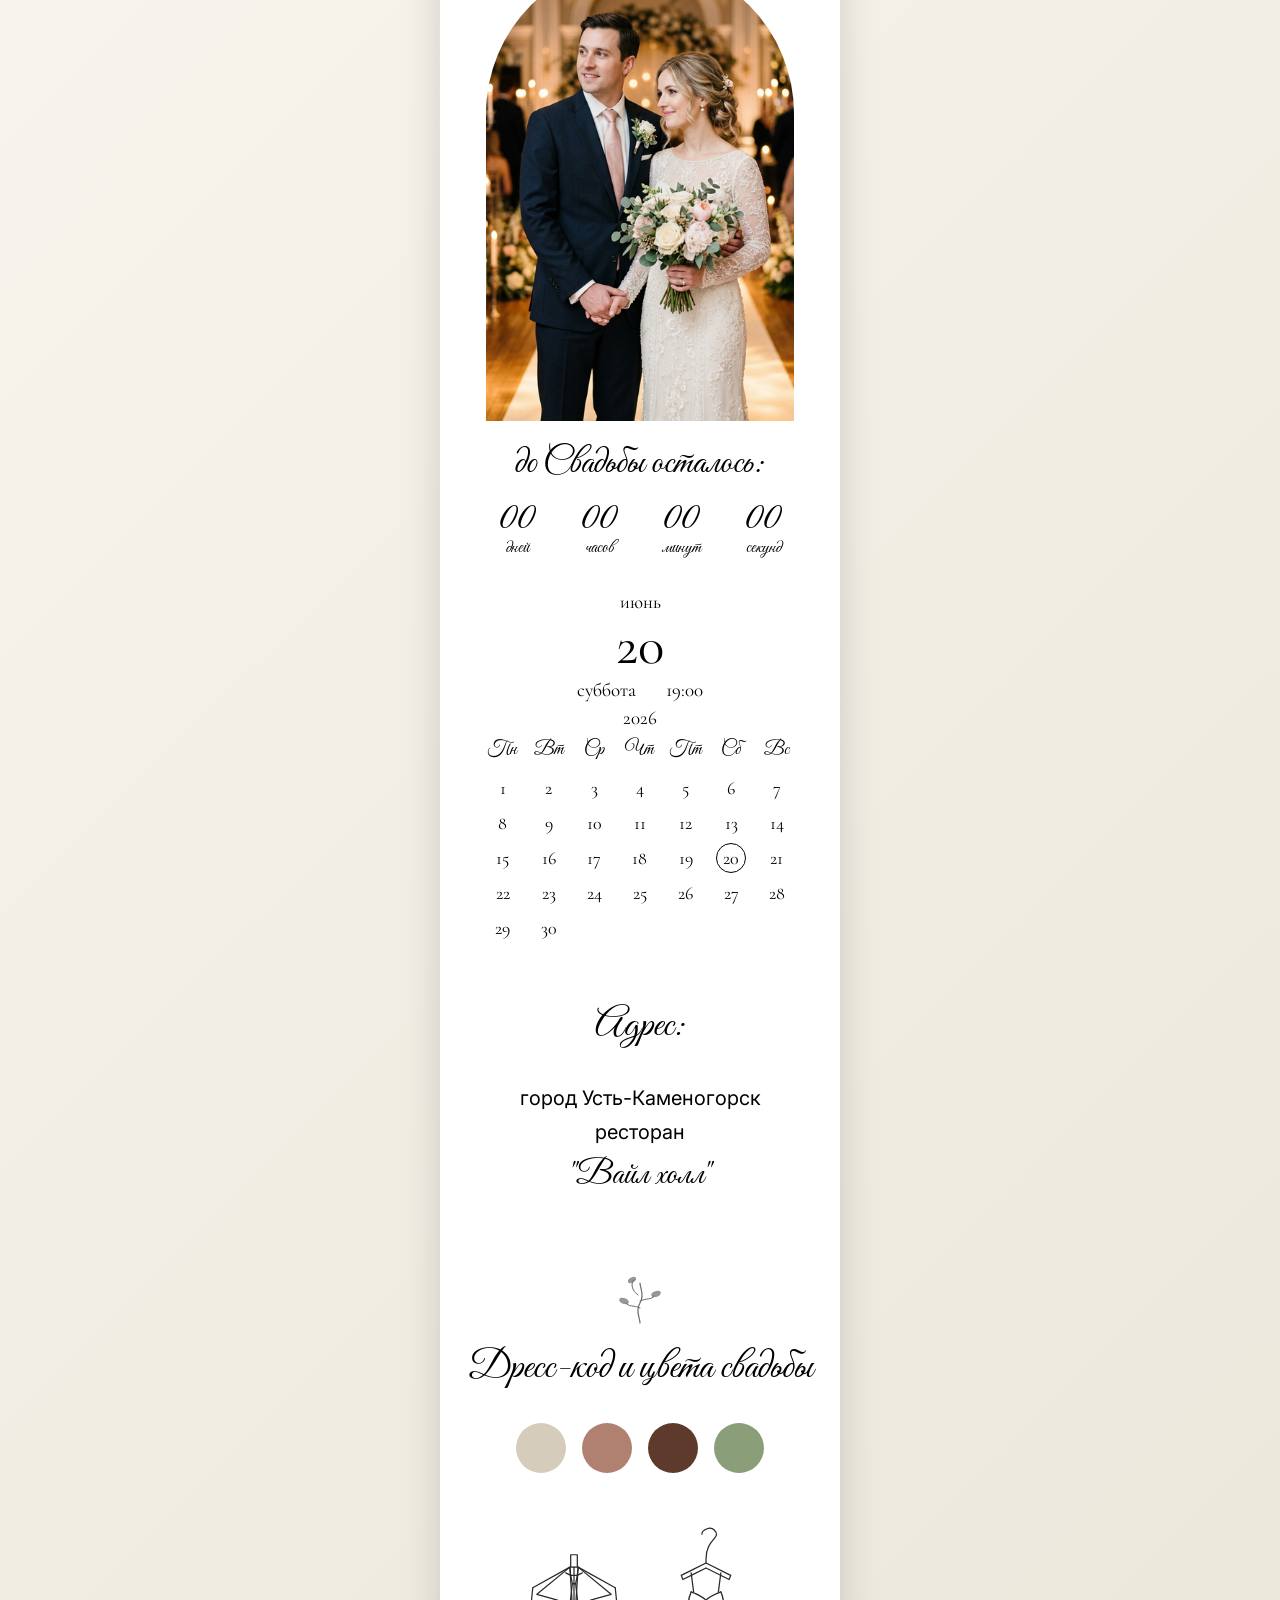
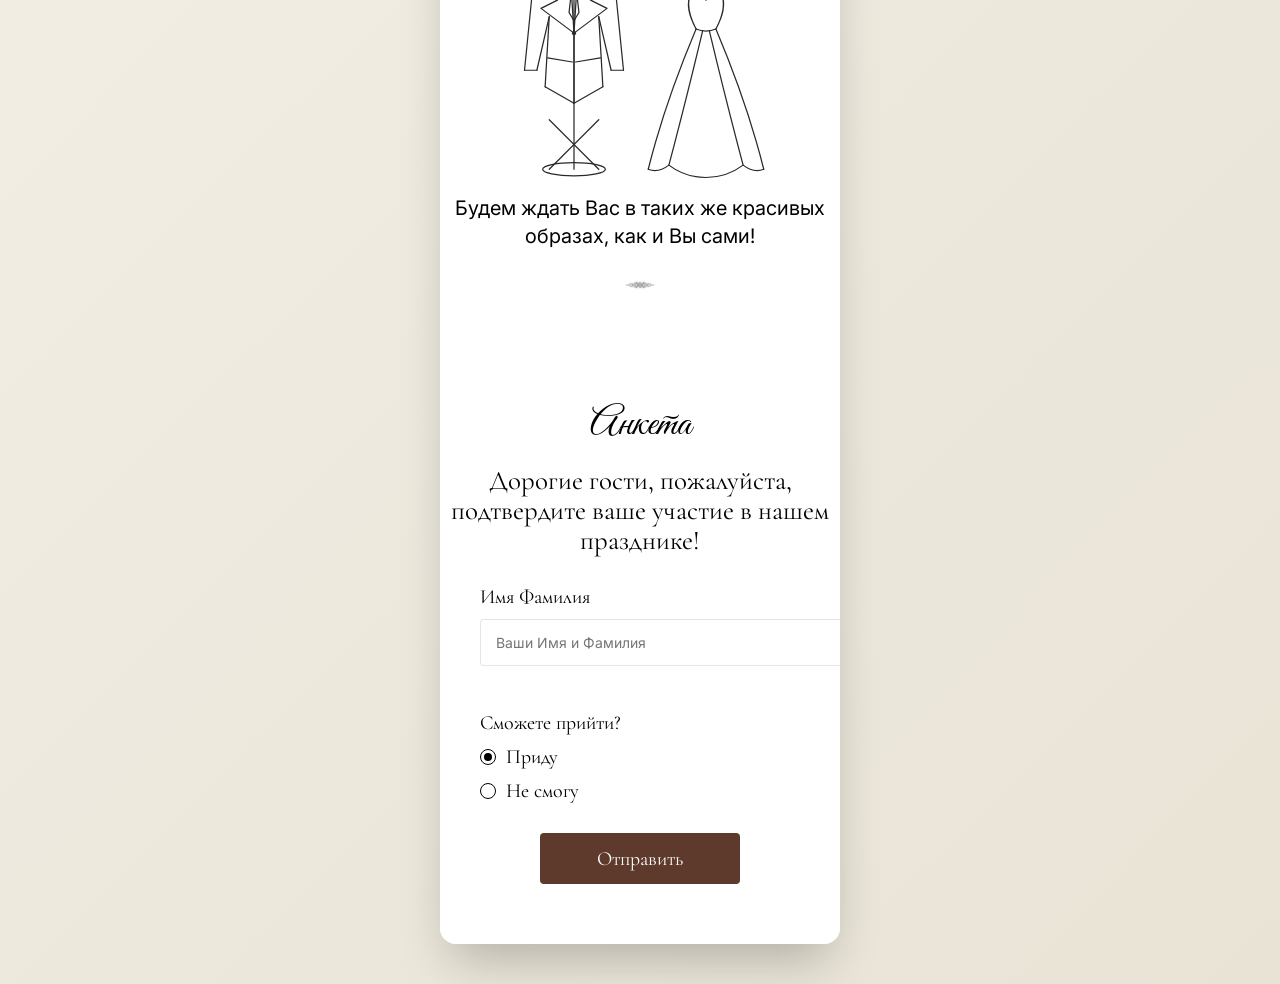
==== commit e24b8344: "Add files via upload" ====
--- a/index.html
+++ b/index.html
@@ -270,9 +270,101 @@
                         <div class="color-swatch" style="background:#8A9E7A;"></div>
                     </div>
 
-                    <!-- Иллюстрация: минималистичный эскиз костюм + платье -->
-                    <img src="dresscode_minimal_sketch_1772979155107.png" alt="Дресс-код"
-                        class="dresscode-main-img img-reveal" id="dresscode-img">
+                    <!-- SVG Иллюстрация: точный эскиз костюм + платье с заливкой -->
+                    <svg id="dresscode-svg" class="dresscode-main-img img-reveal" viewBox="0 0 400 360" width="100%"
+                        height="auto" style="max-width: 330px; display: block; margin: 0 auto; overflow: visible;">
+                        <!-- FILLS (Заливка, которая меняет цвет) -->
+                        <g fill="transparent" stroke="none">
+                            <path class="dresscode-fill"
+                                d="M 115 85 L 70 110 L 90 145 L 85 230 L 120 250 L 120 165 Z" />
+                            <path class="dresscode-fill" d="M 70 110 L 60 210 L 75 210 L 90 145 Z" />
+                            <path class="dresscode-fill"
+                                d="M 125 85 L 170 110 L 150 145 L 155 230 L 120 250 L 120 165 Z" />
+                            <path class="dresscode-fill" d="M 170 110 L 180 210 L 165 210 L 150 145 Z" />
+
+                            <path class="dresscode-fill"
+                                d="M 262 115 Q 275 120 280 125 Q 285 120 298 115 C 305 130, 300 145, 292 160 Q 280 165 268 160 C 260 145, 255 130, 262 115 Z" />
+                            <path class="dresscode-fill"
+                                d="M 268 160 Q 280 165 292 160 Q 330 250 350 330 Q 338 335 325 325 Q 305 340 280 340 Q 255 340 235 325 Q 222 335 210 330 Q 230 250 268 160 Z" />
+                        </g>
+
+                        <!-- STROKES (Контуры, рисуются поверх заливки) -->
+                        <g fill="none" class="dresscode-stroke" stroke="#2b2827" stroke-width="1.5"
+                            stroke-linejoin="round" stroke-linecap="round">
+
+                            <!-- ═══════ КОСТЮМ (слева) ═══════ -->
+                            <!-- Подставка -->
+                            <rect x="116" y="70" width="8" height="15" />
+                            <line x1="120" y1="85" x2="120" y2="330" />
+                            <ellipse cx="120" cy="330" rx="38" ry="8" />
+                            <line x1="90" y1="270" x2="150" y2="330" />
+                            <line x1="150" y1="270" x2="90" y2="330" />
+
+                            <!-- Плечи и Рукава -->
+                            <line x1="115" y1="85" x2="70" y2="110" />
+                            <line x1="70" y1="110" x2="60" y2="210" />
+                            <line x1="60" y1="210" x2="75" y2="210" />
+                            <line x1="75" y1="210" x2="90" y2="145" />
+
+                            <line x1="125" y1="85" x2="170" y2="110" />
+                            <line x1="170" y1="110" x2="180" y2="210" />
+                            <line x1="180" y1="210" x2="165" y2="210" />
+                            <line x1="165" y1="210" x2="150" y2="145" />
+
+                            <!-- Боковые линии и низ пиджака -->
+                            <line x1="90" y1="145" x2="85" y2="230" />
+                            <line x1="85" y1="230" x2="120" y2="250" />
+                            <line x1="150" y1="145" x2="155" y2="230" />
+                            <line x1="155" y1="230" x2="120" y2="250" />
+                            <line x1="120" y1="250" x2="120" y2="165" /> <!-- центральный разрез -->
+
+                            <!-- Лацканы -->
+                            <polygon points="115,85 75,118 100,125 80,135 120,165" fill="none" />
+                            <polygon points="125,85 165,118 140,125 160,135 120,165" fill="none" />
+
+                            <!-- Карманы -->
+                            <line x1="118" y1="200" x2="88" y2="195" />
+                            <line x1="122" y1="200" x2="152" y2="195" />
+
+                            <!-- Рубашка и Галстук (внутренняя часть) -->
+                            <polygon points="116,95 124,95 122,105 118,105" />
+                            <polygon points="118,105 122,105 126,140 120,150 114,140" />
+                            <line x1="115" y1="85" x2="116" y2="95" />
+                            <line x1="125" y1="85" x2="124" y2="95" />
+                            <line x1="110" y1="92" x2="116" y2="95" />
+                            <line x1="130" y1="92" x2="124" y2="95" />
+
+                            <!-- Пуговица -->
+                            <circle cx="120" cy="165" r="2.5" fill="#2b2827" stroke="none" />
+
+
+                            <!-- ═══════ ПЛАТЬЕ (справа) ═══════ -->
+                            <!-- Вешалка -->
+                            <path d="M 280 80 L 280 75 C 280 50, 300 50, 290 40 C 285 35, 275 40, 275 45" />
+                            <polygon points="280,80 250,95 252,100 280,86 308,100 310,95" />
+
+                            <!-- Бретельки -->
+                            <line x1="262" y1="92" x2="265" y2="115" />
+                            <line x1="298" y1="92" x2="295" y2="115" />
+
+                            <!-- Лиф (верх платья) -->
+                            <path d="M 262 115 Q 275 120 280 125 Q 285 120 298 115" />
+                            <path d="M 262 115 C 255 130, 260 145, 268 160" />
+                            <path d="M 298 115 C 305 130, 300 145, 292 160" />
+                            <path d="M 268 160 Q 280 165 292 160" />
+
+                            <!-- Юбка: контур и подол -->
+                            <path d="M 268 160 Q 230 250 210 330" />
+                            <path d="M 292 160 Q 330 250 350 330" />
+                            <path
+                                d="M 210 330 Q 222 335 235 325 Q 255 340 280 340 Q 305 340 325 325 Q 338 335 350 330" />
+
+                            <!-- Юбка: складки -->
+                            <path d="M 276 162 Q 255 250 235 325" />
+                            <path d="M 284 162 Q 305 250 325 325" />
+                        </g>
+                    </svg>
+
 
                     <p class="dresscode-text" id="dresscode-text"></p>
 
--- a/styles.css
+++ b/styles.css
@@ -829,19 +829,43 @@
 .submit-btn {
     display: block;
     margin: 30px auto 0;
-    width: 153px;
+    width: 200px;
     height: 51px;
-    background-color: var(--bg-white);
-    border: 1px solid var(--text-black);
-    font-family: var(--font-cormorant);
-    font-size: 21px;
+    background-color: #5E3A2C;
+    color: #ffffff;
+    border: none;
+    border-radius: 4px;
+    font-family: var(--font-cormorant);
+    font-size: 20px;
     cursor: pointer;
-    transition: background-color 0.3s, color 0.3s;
+    transition: background-color 0.3s;
+    /* Убираем дефолтные стили кнопок в Safari/iOS */
+    -webkit-appearance: none;
+    appearance: none;
 }
 
 .submit-btn:hover {
-    background-color: var(--bg-main);
-}
+    background-color: #4A2E23;
+}
+
+/* Form inputs */
+.form-input {
+    width: 100%;
+    padding: 12px 15px;
+    margin-top: 5px;
+    margin-bottom: 20px;
+    border: 1px solid rgba(0, 0, 0, 0.1);
+    background: #fff;
+    border-radius: 4px;
+    font-family: var(--font-inter);
+    font-size: 14px;
+    outline: none;
+    box-sizing: border-box;
+    /* Убираем дефолтные стили inputs в Safari/iOS */
+    -webkit-appearance: none;
+    appearance: none;
+}
+
 
 /* ===================== */
 /* SCROLL REVEAL ANIMATIONS */
